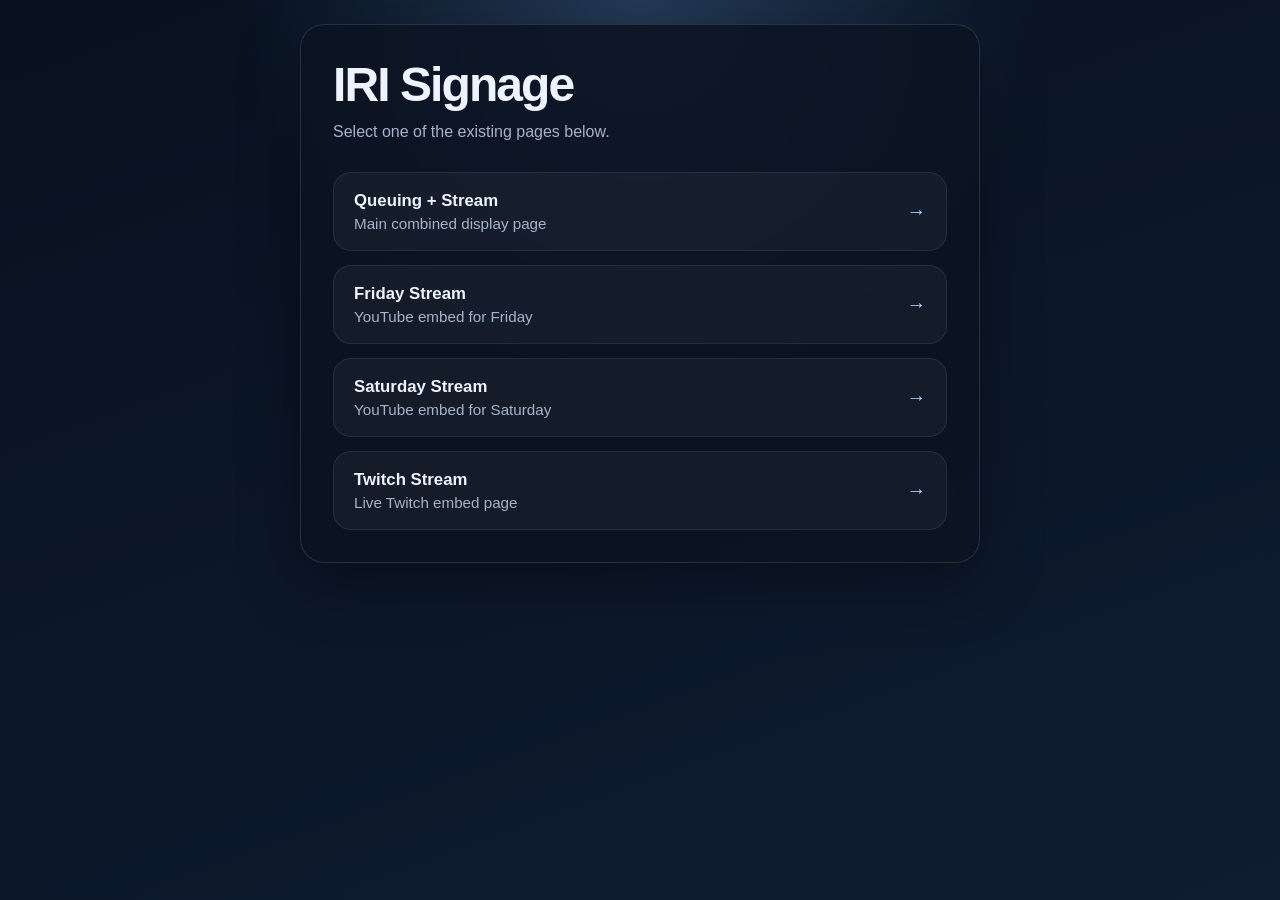
==== html/index.html @ 69dd11f9 "Add link page" ====
<!DOCTYPE html>
<html lang="en">
<head>
	<meta charset="UTF-8" />
	<meta name="viewport" content="width=device-width, initial-scale=1.0" />
	<title>IRI Signage Links</title>
	<style>
		:root {
			color-scheme: dark;
			--bg: #08111f;
			--bg-2: #0f1c31;
			--panel: rgba(12, 20, 35, 0.88);
			--panel-border: rgba(255, 255, 255, 0.12);
			--text: #eef4ff;
			--muted: #a8b3c7;
			--accent: #76b7ff;
			--accent-strong: #b7d8ff;
			--shadow: 0 20px 60px rgba(0, 0, 0, 0.35);
		}

		* {
			box-sizing: border-box;
		}

		html,
		body {
			min-height: 100%;
			margin: 0;
		}

		body {
			font-family: "Segoe UI", Tahoma, Geneva, Verdana, sans-serif;
			background:
				radial-gradient(circle at top, rgba(118, 183, 255, 0.24), transparent 36%),
				linear-gradient(160deg, var(--bg) 0%, var(--bg-2) 100%);
			color: var(--text);
			display: grid;
			place-items: center;
			padding: 24px;
		}

		main {
			width: min(100%, 680px);
			padding: 32px;
			border: 1px solid var(--panel-border);
			border-radius: 24px;
			background: var(--panel);
			box-shadow: var(--shadow);
			backdrop-filter: blur(12px);
		}

		head {
			margin-bottom: 24px;
		}

		h1 {
			margin: 0 0 8px;
			font-size: clamp(2rem, 4vw, 3rem);
			letter-spacing: -0.04em;
		}

		p {
			margin: 0;
			color: var(--muted);
			line-height: 1.5;
		}

		ul {
			list-style: none;
			padding: 0;
			margin: 28px 0 0;
			display: grid;
			gap: 14px;
		}

		a {
			display: flex;
			justify-content: space-between;
			align-items: center;
			gap: 16px;
			padding: 18px 20px;
			border-radius: 18px;
			text-decoration: none;
			color: var(--text);
			background: rgba(255, 255, 255, 0.04);
			border: 1px solid rgba(255, 255, 255, 0.08);
			transition: transform 160ms ease, border-color 160ms ease, background 160ms ease;
		}

		a:hover,
		a:focus-visible {
			transform: translateY(-2px);
			border-color: rgba(118, 183, 255, 0.45);
			background: rgba(118, 183, 255, 0.12);
			outline: none;
		}

		.link-text {
			display: grid;
			gap: 4px;
		}

		.link-title {
			font-size: 1.05rem;
			font-weight: 600;
		}

		.link-desc {
			font-size: 0.95rem;
			color: var(--muted);
		}

		.link-arrow {
			font-size: 1.2rem;
			color: var(--accent-strong);
		}

		footer {
			margin-top: 24px;
			font-size: 0.92rem;
			color: var(--muted);
		}

		@media (max-width: 560px) {
			body {
				padding: 16px;
			}

			main {
				padding: 22px;
				border-radius: 20px;
			}

			a {
				padding: 16px;
				align-items: flex-start;
				flex-direction: column;
				gap: 8px;
			}
		}
	</style>
</head>
<body>
	<main>
		<header>
			<h1>IRI Signage</h1>
			<p>Select one of the existing pages below.</p>
		</header>

		<nav aria-label="Page links">
			<ul>
				<li>
					<a href="quals-queuing-stream.html">
						<span class="link-text">
							<span class="link-title">Queuing + Stream</span>
							<span class="link-desc">Main combined display page</span>
						</span>
						<span class="link-arrow">→</span>
					</a>
				</li>
				<li>
					<a href="stream/friday.html">
						<span class="link-text">
							<span class="link-title">Friday Stream</span>
							<span class="link-desc">YouTube embed for Friday</span>
						</span>
						<span class="link-arrow">→</span>
					</a>
				</li>
				<li>
					<a href="stream/saturday.html">
						<span class="link-text">
							<span class="link-title">Saturday Stream</span>
							<span class="link-desc">YouTube embed for Saturday</span>
						</span>
						<span class="link-arrow">→</span>
					</a>
				</li>
				<li>
					<a href="stream/twitch.html">
						<span class="link-text">
							<span class="link-title">Twitch Stream</span>
							<span class="link-desc">Live Twitch embed page</span>
						</span>
						<span class="link-arrow">→</span>
					</a>
				</li>
			</ul>
		</nav>
	</main>
</body>
</html>
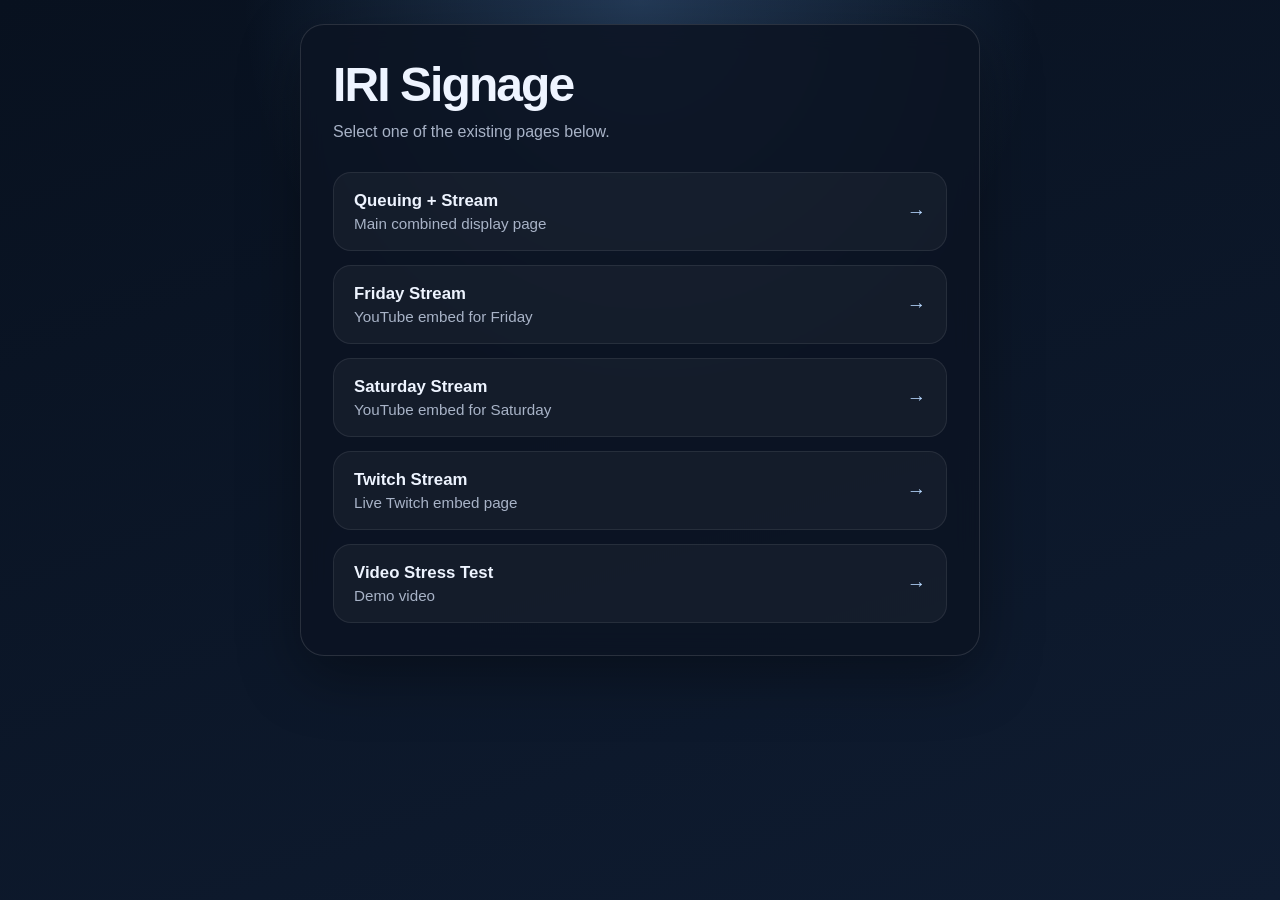
==== commit df8decdb: "Add video test page" ====
--- a/html/index.html
+++ b/html/index.html
@@ -185,6 +185,15 @@
 						<span class="link-arrow">→</span>
 					</a>
 				</li>
+        <li>
+					<a href="stream/stress-test.html">
+						<span class="link-text">
+							<span class="link-title">Video Stress Test</span>
+							<span class="link-desc">Demo video</span>
+						</span>
+						<span class="link-arrow">→</span>
+					</a>
+				</li>
 			</ul>
 		</nav>
 	</main>
